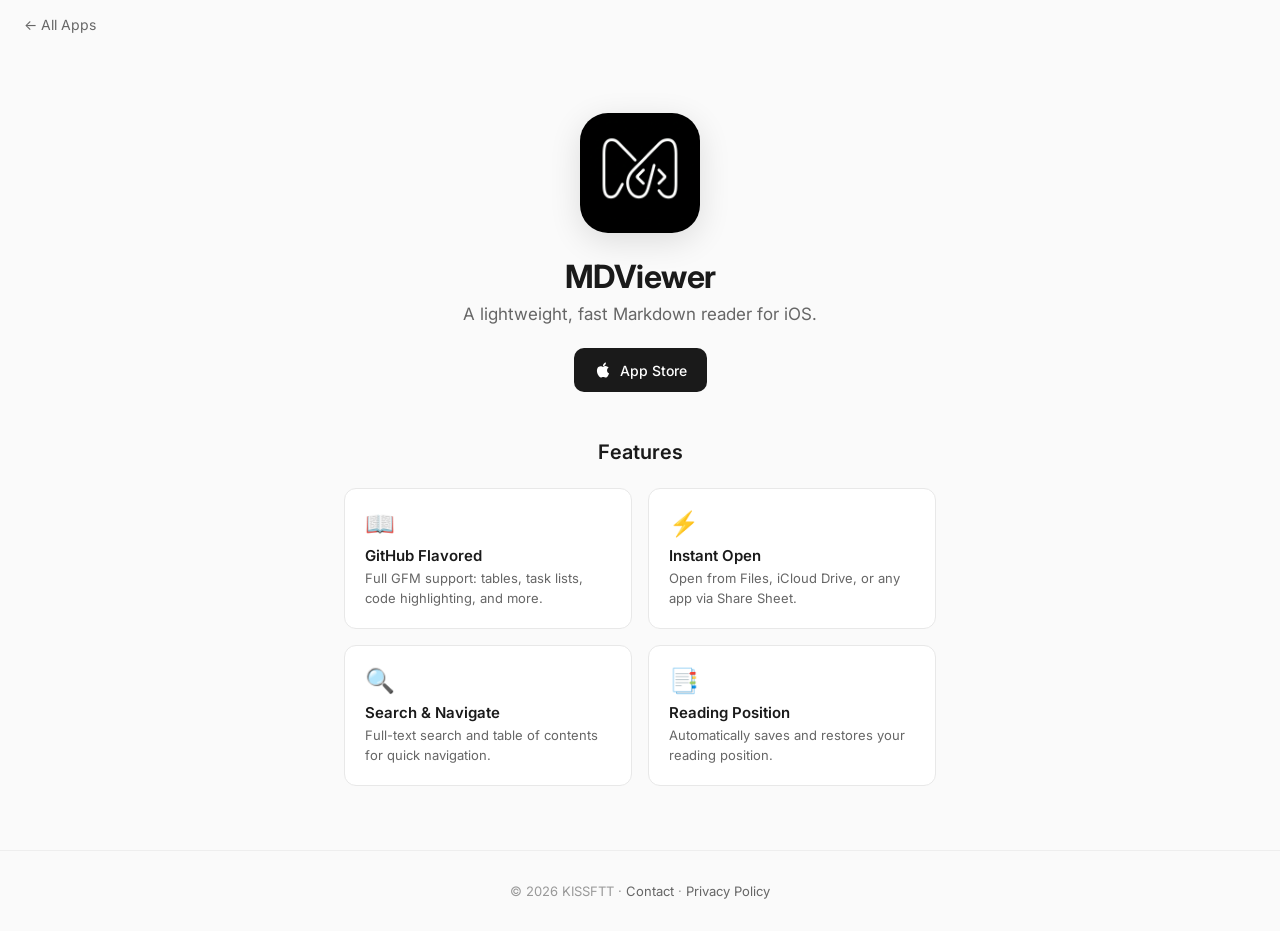
==== mdviewer/index.html @ a4b9b485 "Initial site: MDViewer landing page + privacy policy" ====
<!DOCTYPE html>
<html lang="en">
<head>
  <meta charset="UTF-8">
  <meta name="viewport" content="width=device-width, initial-scale=1.0">
  <title>MDViewer — Lightweight Markdown Reader</title>
  <meta name="description" content="MDViewer is a fast, clean Markdown reader for iOS. Open .md files from Files, iCloud, or any app.">
  <link href="https://fonts.googleapis.com/css2?family=Inter:wght@400;500;600;700&display=swap" rel="stylesheet">
  <style>
    *{margin:0;padding:0;box-sizing:border-box}
    body{font-family:'Inter',-apple-system,BlinkMacSystemFont,sans-serif;background:#fafafa;color:#1a1a1a;-webkit-font-smoothing:antialiased}
    .hero{padding:64px 24px 48px;text-align:center;max-width:640px;margin:0 auto}
    .hero-icon{width:120px;height:120px;border-radius:28px;margin:0 auto 24px;overflow:hidden;box-shadow:0 8px 32px rgba(0,0,0,.12)}
    .hero-icon img{width:100%;height:100%}
    .hero h1{font-size:32px;font-weight:700;letter-spacing:-0.5px}
    .hero .tagline{font-size:17px;color:#666;margin-top:8px}
    .badge-row{margin-top:24px;display:flex;justify-content:center;gap:12px;flex-wrap:wrap}
    .store-badge{height:44px;border-radius:10px;background:#1a1a1a;color:#fff;padding:0 20px;display:inline-flex;align-items:center;gap:8px;font-size:14px;font-weight:500;text-decoration:none;transition:background .2s}
    .store-badge:hover{background:#333}
    .features{max-width:640px;margin:0 auto;padding:0 24px 64px}
    .features h2{font-size:20px;font-weight:600;margin-bottom:24px;text-align:center}
    .feature-grid{display:grid;grid-template-columns:1fr 1fr;gap:16px}
    .feature{background:#fff;border:1px solid #e8e8e8;border-radius:12px;padding:20px}
    .feature .icon{font-size:24px;margin-bottom:8px}
    .feature h3{font-size:15px;font-weight:600;margin-bottom:4px}
    .feature p{font-size:13px;color:#666;line-height:1.5}
    footer{text-align:center;padding:32px 24px;font-size:13px;color:#999;border-top:1px solid #eee}
    footer a{color:#666;text-decoration:none}
    footer a:hover{text-decoration:underline}
    .back{display:inline-block;padding:16px 24px;font-size:14px;color:#666;text-decoration:none}
    .back:hover{color:#1a1a1a}
    @media(max-width:480px){.feature-grid{grid-template-columns:1fr}.hero h1{font-size:28px}}
  </style>
</head>
<body>
  <a class="back" href="/">&larr; All Apps</a>
  <div class="hero">
    <div class="hero-icon"><img src="/icons/mdviewer.png" alt="MDViewer"></div>
    <h1>MDViewer</h1>
    <p class="tagline">A lightweight, fast Markdown reader for iOS.</p>
    <div class="badge-row">
      <a class="store-badge" href="#">
        <svg width="18" height="18" viewBox="0 0 24 24" fill="currentColor"><path d="M18.71 19.5c-.83 1.24-1.71 2.45-3.05 2.47-1.34.03-1.77-.79-3.29-.79-1.53 0-2 .77-3.27.82-1.31.05-2.3-1.32-3.14-2.53C4.25 17 2.94 12.45 4.7 9.39c.87-1.52 2.43-2.48 4.12-2.51 1.28-.02 2.5.87 3.29.87.78 0 2.26-1.07 3.8-.91.65.03 2.47.26 3.64 1.98-.09.06-2.17 1.28-2.15 3.81.03 3.02 2.65 4.03 2.68 4.04-.03.07-.42 1.44-1.38 2.83M13 3.5c.73-.83 1.94-1.46 2.94-1.5.13 1.17-.34 2.35-1.04 3.19-.69.85-1.83 1.51-2.95 1.42-.15-1.15.41-2.35 1.05-3.11z"/></svg>
        App Store
      </a>
    </div>
  </div>
  <div class="features">
    <h2>Features</h2>
    <div class="feature-grid">
      <div class="feature">
        <div class="icon">📖</div>
        <h3>GitHub Flavored</h3>
        <p>Full GFM support: tables, task lists, code highlighting, and more.</p>
      </div>
      <div class="feature">
        <div class="icon">⚡</div>
        <h3>Instant Open</h3>
        <p>Open from Files, iCloud Drive, or any app via Share Sheet.</p>
      </div>
      <div class="feature">
        <div class="icon">🔍</div>
        <h3>Search & Navigate</h3>
        <p>Full-text search and table of contents for quick navigation.</p>
      </div>
      <div class="feature">
        <div class="icon">📑</div>
        <h3>Reading Position</h3>
        <p>Automatically saves and restores your reading position.</p>
      </div>
    </div>
  </div>
  <footer>
    <p>&copy; 2026 KISSFTT &middot; <a href="mailto:support@kissftt.com">Contact</a> &middot; <a href="/privacy">Privacy Policy</a></p>
  </footer>
</body>
</html>
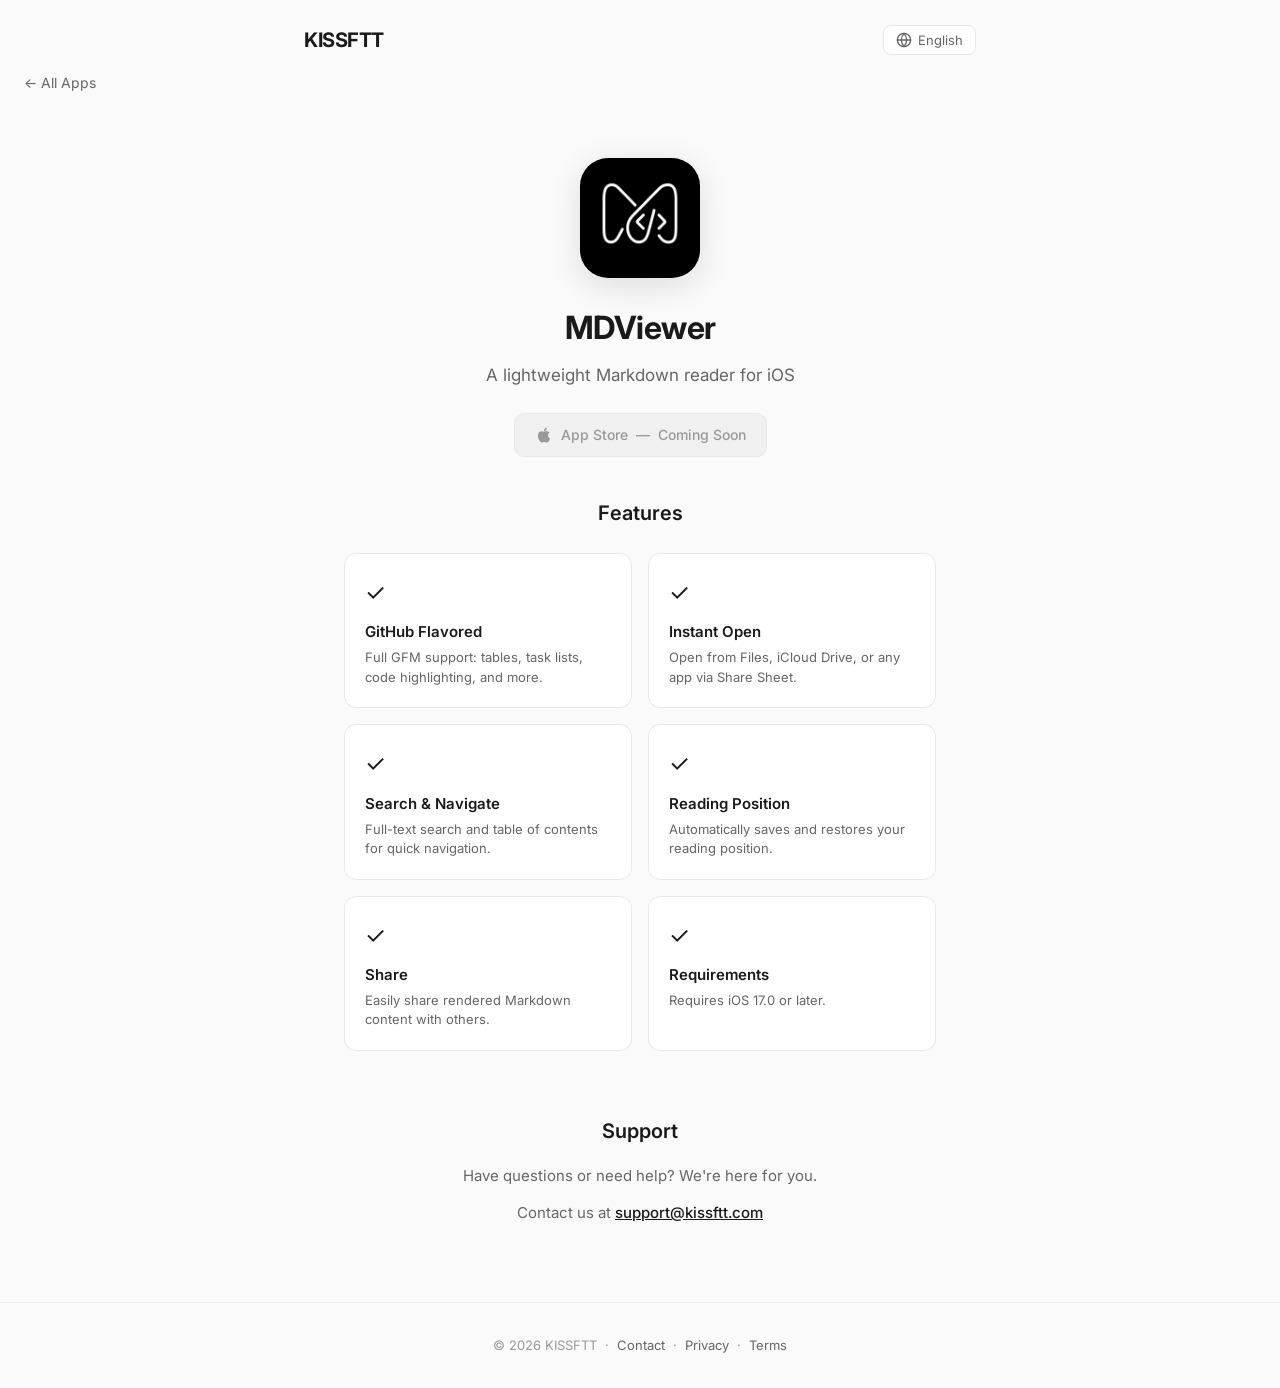
==== commit 150f9ce5: "Multi-language site with 15 languages, app detail pages, and terms - Add client-side i18n (i18n.js) " ====
--- a/mdviewer/index.html
+++ b/mdviewer/index.html
@@ -1,77 +1,95 @@
 <!DOCTYPE html>
-<html lang="en">
+<html lang="en" dir="ltr">
 <head>
   <meta charset="UTF-8">
   <meta name="viewport" content="width=device-width, initial-scale=1.0">
-  <title>MDViewer — Lightweight Markdown Reader</title>
+  <title>MDViewer — Lightweight Markdown Reader for iOS</title>
   <meta name="description" content="MDViewer is a fast, clean Markdown reader for iOS. Open .md files from Files, iCloud, or any app.">
+  <link rel="preconnect" href="https://fonts.googleapis.com">
+  <link rel="preconnect" href="https://fonts.gstatic.com" crossorigin>
   <link href="https://fonts.googleapis.com/css2?family=Inter:wght@400;500;600;700&display=swap" rel="stylesheet">
-  <style>
-    *{margin:0;padding:0;box-sizing:border-box}
-    body{font-family:'Inter',-apple-system,BlinkMacSystemFont,sans-serif;background:#fafafa;color:#1a1a1a;-webkit-font-smoothing:antialiased}
-    .hero{padding:64px 24px 48px;text-align:center;max-width:640px;margin:0 auto}
-    .hero-icon{width:120px;height:120px;border-radius:28px;margin:0 auto 24px;overflow:hidden;box-shadow:0 8px 32px rgba(0,0,0,.12)}
-    .hero-icon img{width:100%;height:100%}
-    .hero h1{font-size:32px;font-weight:700;letter-spacing:-0.5px}
-    .hero .tagline{font-size:17px;color:#666;margin-top:8px}
-    .badge-row{margin-top:24px;display:flex;justify-content:center;gap:12px;flex-wrap:wrap}
-    .store-badge{height:44px;border-radius:10px;background:#1a1a1a;color:#fff;padding:0 20px;display:inline-flex;align-items:center;gap:8px;font-size:14px;font-weight:500;text-decoration:none;transition:background .2s}
-    .store-badge:hover{background:#333}
-    .features{max-width:640px;margin:0 auto;padding:0 24px 64px}
-    .features h2{font-size:20px;font-weight:600;margin-bottom:24px;text-align:center}
-    .feature-grid{display:grid;grid-template-columns:1fr 1fr;gap:16px}
-    .feature{background:#fff;border:1px solid #e8e8e8;border-radius:12px;padding:20px}
-    .feature .icon{font-size:24px;margin-bottom:8px}
-    .feature h3{font-size:15px;font-weight:600;margin-bottom:4px}
-    .feature p{font-size:13px;color:#666;line-height:1.5}
-    footer{text-align:center;padding:32px 24px;font-size:13px;color:#999;border-top:1px solid #eee}
-    footer a{color:#666;text-decoration:none}
-    footer a:hover{text-decoration:underline}
-    .back{display:inline-block;padding:16px 24px;font-size:14px;color:#666;text-decoration:none}
-    .back:hover{color:#1a1a1a}
-    @media(max-width:480px){.feature-grid{grid-template-columns:1fr}.hero h1{font-size:28px}}
-  </style>
+  <link rel="stylesheet" href="/style.css">
 </head>
 <body>
-  <a class="back" href="/">&larr; All Apps</a>
-  <div class="hero">
-    <div class="hero-icon"><img src="/icons/mdviewer.png" alt="MDViewer"></div>
+  <header class="site-header">
+    <a class="site-logo" href="/">KISSFTT</a>
+    <div class="lang-selector">
+      <button class="lang-btn">
+        <svg viewBox="0 0 24 24" fill="none" stroke="currentColor" stroke-width="2" stroke-linecap="round" stroke-linejoin="round"><circle cx="12" cy="12" r="10"/><path d="M2 12h20"/><path d="M12 2a15.3 15.3 0 0 1 4 10 15.3 15.3 0 0 1-4 10 15.3 15.3 0 0 1-4-10 15.3 15.3 0 0 1 4-10z"/></svg>
+        <span class="lang-btn-text">English</span>
+      </button>
+      <div class="lang-dropdown"></div>
+    </div>
+  </header>
+
+  <a class="back-link" href="/">&larr; <span data-i18n="backToApps">All Apps</span></a>
+
+  <section class="app-hero">
+    <div class="app-icon-lg"><img src="/icons/mdviewer.png" alt="MDViewer" width="120" height="120"></div>
     <h1>MDViewer</h1>
-    <p class="tagline">A lightweight, fast Markdown reader for iOS.</p>
+    <p class="tagline" data-i18n="mdviewerTagline">A lightweight Markdown reader for iOS</p>
     <div class="badge-row">
-      <a class="store-badge" href="#">
+      <span class="store-badge">
         <svg width="18" height="18" viewBox="0 0 24 24" fill="currentColor"><path d="M18.71 19.5c-.83 1.24-1.71 2.45-3.05 2.47-1.34.03-1.77-.79-3.29-.79-1.53 0-2 .77-3.27.82-1.31.05-2.3-1.32-3.14-2.53C4.25 17 2.94 12.45 4.7 9.39c.87-1.52 2.43-2.48 4.12-2.51 1.28-.02 2.5.87 3.29.87.78 0 2.26-1.07 3.8-.91.65.03 2.47.26 3.64 1.98-.09.06-2.17 1.28-2.15 3.81.03 3.02 2.65 4.03 2.68 4.04-.03.07-.42 1.44-1.38 2.83M13 3.5c.73-.83 1.94-1.46 2.94-1.5.13 1.17-.34 2.35-1.04 3.19-.69.85-1.83 1.51-2.95 1.42-.15-1.15.41-2.35 1.05-3.11z"/></svg>
-        App Store
-      </a>
+        <span data-i18n="appStore">App Store</span> — <span data-i18n="comingSoon">Coming Soon</span>
+      </span>
     </div>
-  </div>
-  <div class="features">
-    <h2>Features</h2>
+  </section>
+
+  <section class="features">
+    <h2 data-i18n="features">Features</h2>
     <div class="feature-grid">
       <div class="feature">
-        <div class="icon">📖</div>
-        <h3>GitHub Flavored</h3>
-        <p>Full GFM support: tables, task lists, code highlighting, and more.</p>
+        <div class="icon">&#x2713;</div>
+        <h3 data-i18n="featureGfmTitle">GitHub Flavored</h3>
+        <p data-i18n="featureGfmDesc">Full GFM support: tables, task lists, code highlighting, and more.</p>
       </div>
       <div class="feature">
-        <div class="icon">⚡</div>
-        <h3>Instant Open</h3>
-        <p>Open from Files, iCloud Drive, or any app via Share Sheet.</p>
+        <div class="icon">&#x2713;</div>
+        <h3 data-i18n="featureOpenTitle">Instant Open</h3>
+        <p data-i18n="featureOpenDesc">Open from Files, iCloud Drive, or any app via Share Sheet.</p>
       </div>
       <div class="feature">
-        <div class="icon">🔍</div>
-        <h3>Search & Navigate</h3>
-        <p>Full-text search and table of contents for quick navigation.</p>
+        <div class="icon">&#x2713;</div>
+        <h3 data-i18n="featureSearchTitle">Search & Navigate</h3>
+        <p data-i18n="featureSearchDesc">Full-text search and table of contents for quick navigation.</p>
       </div>
       <div class="feature">
-        <div class="icon">📑</div>
-        <h3>Reading Position</h3>
-        <p>Automatically saves and restores your reading position.</p>
+        <div class="icon">&#x2713;</div>
+        <h3 data-i18n="featurePositionTitle">Reading Position</h3>
+        <p data-i18n="featurePositionDesc">Automatically saves and restores your reading position.</p>
+      </div>
+      <div class="feature">
+        <div class="icon">&#x2713;</div>
+        <h3 data-i18n="featureShareTitle">Share</h3>
+        <p data-i18n="featureShareDesc">Easily share rendered Markdown content with others.</p>
+      </div>
+      <div class="feature">
+        <div class="icon">&#x2713;</div>
+        <h3 data-i18n="featureRequirementTitle">Requirements</h3>
+        <p data-i18n="featureRequirementDesc">Requires iOS 17.0 or later.</p>
       </div>
     </div>
-  </div>
-  <footer>
-    <p>&copy; 2026 KISSFTT &middot; <a href="mailto:support@kissftt.com">Contact</a> &middot; <a href="/privacy">Privacy Policy</a></p>
+  </section>
+
+  <section class="support-section">
+    <h2 data-i18n="supportTitle">Support</h2>
+    <p data-i18n="supportDesc">Have questions or need help? We're here for you.</p>
+    <p><span data-i18n="supportContact">Contact us at</span> <a href="mailto:support@kissftt.com">support@kissftt.com</a></p>
+  </section>
+
+  <footer class="site-footer">
+    <p>
+      <span data-i18n="footerCopyright">&copy; 2026 KISSFTT</span>
+      &nbsp;&middot;&nbsp;
+      <a href="mailto:support@kissftt.com" data-i18n="footerContact">Contact</a>
+      &nbsp;&middot;&nbsp;
+      <a href="/privacy/" data-i18n="footerPrivacy">Privacy</a>
+      &nbsp;&middot;&nbsp;
+      <a href="/terms/" data-i18n="footerTerms">Terms</a>
+    </p>
   </footer>
+
+  <script src="/i18n.js"></script>
 </body>
 </html>
--- a/style.css
+++ b/style.css
@@ -0,0 +1,514 @@
+:root {
+  --bg: #fafafa;
+  --bg-card: #fff;
+  --text: #1a1a1a;
+  --text-secondary: #666;
+  --text-muted: #999;
+  --border: #e8e8e8;
+  --border-light: #eee;
+  --badge-bg: #f0f0f0;
+  --badge-text: #555;
+  --accent: #1a1a1a;
+  --radius-sm: 8px;
+  --radius-md: 12px;
+  --radius-lg: 16px;
+  --radius-xl: 28px;
+  --shadow-card: 0 4px 24px rgba(0,0,0,.06);
+  --shadow-icon: 0 8px 32px rgba(0,0,0,.12);
+  --max-width: 720px;
+  --max-width-narrow: 640px;
+}
+
+* { margin: 0; padding: 0; box-sizing: border-box; }
+
+body {
+  font-family: 'Inter', -apple-system, BlinkMacSystemFont, 'Segoe UI', sans-serif;
+  background: var(--bg);
+  color: var(--text);
+  -webkit-font-smoothing: antialiased;
+  -moz-osx-font-smoothing: grayscale;
+  line-height: 1.6;
+}
+
+/* Header */
+.site-header {
+  max-width: var(--max-width);
+  margin: 0 auto;
+  padding: 24px 24px 0;
+  display: flex;
+  justify-content: space-between;
+  align-items: center;
+}
+
+.site-logo {
+  font-size: 20px;
+  font-weight: 700;
+  letter-spacing: -0.5px;
+  color: var(--text);
+  text-decoration: none;
+}
+
+.lang-selector {
+  position: relative;
+}
+
+.lang-btn {
+  display: flex;
+  align-items: center;
+  gap: 6px;
+  padding: 6px 12px;
+  border: 1px solid var(--border);
+  border-radius: var(--radius-sm);
+  background: var(--bg-card);
+  color: var(--text-secondary);
+  font-family: inherit;
+  font-size: 13px;
+  cursor: pointer;
+  transition: border-color .2s;
+}
+
+.lang-btn:hover {
+  border-color: var(--text-muted);
+}
+
+.lang-btn svg {
+  width: 16px;
+  height: 16px;
+}
+
+.lang-dropdown {
+  display: none;
+  position: absolute;
+  top: calc(100% + 4px);
+  right: 0;
+  background: var(--bg-card);
+  border: 1px solid var(--border);
+  border-radius: var(--radius-md);
+  box-shadow: 0 8px 32px rgba(0,0,0,.1);
+  min-width: 160px;
+  max-height: 320px;
+  overflow-y: auto;
+  z-index: 100;
+  padding: 4px;
+}
+
+[dir="rtl"] .lang-dropdown {
+  right: auto;
+  left: 0;
+}
+
+.lang-dropdown.open {
+  display: block;
+}
+
+.lang-option {
+  display: block;
+  width: 100%;
+  padding: 8px 12px;
+  border: none;
+  background: none;
+  color: var(--text);
+  font-family: inherit;
+  font-size: 13px;
+  text-align: left;
+  cursor: pointer;
+  border-radius: 6px;
+  transition: background .15s;
+}
+
+[dir="rtl"] .lang-option {
+  text-align: right;
+}
+
+.lang-option:hover {
+  background: var(--badge-bg);
+}
+
+.lang-option.active {
+  font-weight: 600;
+  background: var(--badge-bg);
+}
+
+/* Hero / Brand section */
+.brand-hero {
+  text-align: center;
+  padding: 48px 24px 16px;
+  max-width: var(--max-width);
+  margin: 0 auto;
+}
+
+.brand-hero h1 {
+  font-size: 36px;
+  font-weight: 700;
+  letter-spacing: -0.5px;
+}
+
+.brand-hero .tagline {
+  margin-top: 8px;
+  font-size: 15px;
+  color: var(--text-secondary);
+  font-style: italic;
+}
+
+.brand-story {
+  max-width: var(--max-width-narrow);
+  margin: 0 auto;
+  padding: 24px 24px 40px;
+  text-align: center;
+}
+
+.brand-story p {
+  font-size: 15px;
+  color: var(--text-secondary);
+  line-height: 1.7;
+}
+
+/* Section titles */
+.section-title {
+  max-width: var(--max-width);
+  margin: 0 auto;
+  padding: 0 24px 16px;
+  font-size: 14px;
+  font-weight: 600;
+  text-transform: uppercase;
+  letter-spacing: 0.5px;
+  color: var(--text-muted);
+}
+
+/* App cards */
+.apps {
+  max-width: var(--max-width);
+  margin: 0 auto;
+  padding: 0 24px 80px;
+  display: grid;
+  grid-template-columns: 1fr;
+  gap: 16px;
+}
+
+.app-card {
+  background: var(--bg-card);
+  border: 1px solid var(--border);
+  border-radius: var(--radius-lg);
+  padding: 24px;
+  display: flex;
+  align-items: center;
+  gap: 20px;
+  transition: box-shadow .2s;
+  text-decoration: none;
+  color: inherit;
+}
+
+.app-card:hover {
+  box-shadow: var(--shadow-card);
+}
+
+.app-icon-sm {
+  width: 72px;
+  height: 72px;
+  border-radius: var(--radius-lg);
+  flex-shrink: 0;
+  overflow: hidden;
+}
+
+.app-icon-sm img {
+  width: 100%;
+  height: 100%;
+  object-fit: cover;
+}
+
+.app-info {
+  flex: 1;
+  min-width: 0;
+}
+
+.app-info h2 {
+  font-size: 18px;
+  font-weight: 600;
+}
+
+.app-info .card-tagline {
+  font-size: 14px;
+  color: var(--text-secondary);
+  margin-top: 4px;
+}
+
+.app-info .platforms {
+  margin-top: 8px;
+  display: flex;
+  gap: 6px;
+}
+
+.badge {
+  font-size: 11px;
+  font-weight: 500;
+  padding: 3px 8px;
+  border-radius: 6px;
+  background: var(--badge-bg);
+  color: var(--badge-text);
+}
+
+.app-arrow {
+  flex-shrink: 0;
+  color: #ccc;
+}
+
+.app-arrow svg {
+  width: 20px;
+  height: 20px;
+}
+
+/* App detail hero */
+.app-hero {
+  padding: 48px 24px 40px;
+  text-align: center;
+  max-width: var(--max-width-narrow);
+  margin: 0 auto;
+}
+
+.app-icon-lg {
+  width: 120px;
+  height: 120px;
+  border-radius: var(--radius-xl);
+  margin: 0 auto 24px;
+  overflow: hidden;
+  box-shadow: var(--shadow-icon);
+}
+
+.app-icon-lg img {
+  width: 100%;
+  height: 100%;
+}
+
+.app-hero h1 {
+  font-size: 32px;
+  font-weight: 700;
+  letter-spacing: -0.5px;
+}
+
+.app-hero .tagline {
+  font-size: 17px;
+  color: var(--text-secondary);
+  margin-top: 8px;
+}
+
+.badge-row {
+  margin-top: 24px;
+  display: flex;
+  justify-content: center;
+  gap: 12px;
+  flex-wrap: wrap;
+}
+
+.store-badge {
+  height: 44px;
+  border-radius: 10px;
+  background: var(--badge-bg);
+  color: var(--text-muted);
+  padding: 0 20px;
+  display: inline-flex;
+  align-items: center;
+  gap: 8px;
+  font-size: 14px;
+  font-weight: 500;
+  text-decoration: none;
+  cursor: default;
+  border: 1px solid var(--border);
+}
+
+/* Features */
+.features {
+  max-width: var(--max-width-narrow);
+  margin: 0 auto;
+  padding: 0 24px 64px;
+}
+
+.features h2 {
+  font-size: 20px;
+  font-weight: 600;
+  margin-bottom: 24px;
+  text-align: center;
+}
+
+.feature-grid {
+  display: grid;
+  grid-template-columns: 1fr 1fr;
+  gap: 16px;
+}
+
+.feature {
+  background: var(--bg-card);
+  border: 1px solid var(--border);
+  border-radius: var(--radius-md);
+  padding: 20px;
+}
+
+.feature .icon {
+  font-size: 24px;
+  margin-bottom: 8px;
+}
+
+.feature h3 {
+  font-size: 15px;
+  font-weight: 600;
+  margin-bottom: 4px;
+}
+
+.feature p {
+  font-size: 13px;
+  color: var(--text-secondary);
+  line-height: 1.5;
+}
+
+/* Support section */
+.support-section {
+  max-width: var(--max-width-narrow);
+  margin: 0 auto;
+  padding: 0 24px 64px;
+  text-align: center;
+}
+
+.support-section h2 {
+  font-size: 20px;
+  font-weight: 600;
+  margin-bottom: 16px;
+}
+
+.support-section p {
+  font-size: 15px;
+  color: var(--text-secondary);
+  line-height: 1.7;
+  margin-bottom: 12px;
+}
+
+.support-section a {
+  color: var(--text);
+  font-weight: 500;
+}
+
+/* Back link */
+.back-link {
+  display: inline-block;
+  padding: 16px 24px;
+  font-size: 14px;
+  color: var(--text-secondary);
+  text-decoration: none;
+}
+
+.back-link:hover {
+  color: var(--text);
+}
+
+/* Content pages (privacy, terms) */
+.content-page {
+  max-width: var(--max-width-narrow);
+  margin: 0 auto;
+  padding: 48px 24px 80px;
+}
+
+.content-page h1 {
+  font-size: 28px;
+  font-weight: 700;
+  margin-bottom: 8px;
+}
+
+.content-page .updated {
+  font-size: 13px;
+  color: var(--text-muted);
+  margin-bottom: 32px;
+}
+
+.content-page h2 {
+  font-size: 18px;
+  font-weight: 600;
+  margin: 28px 0 12px;
+}
+
+.content-page p,
+.content-page li {
+  font-size: 15px;
+  color: #444;
+  margin-bottom: 16px;
+  line-height: 1.7;
+}
+
+.content-page ul {
+  padding-left: 20px;
+}
+
+[dir="rtl"] .content-page ul {
+  padding-left: 0;
+  padding-right: 20px;
+}
+
+.content-page a {
+  color: var(--text-secondary);
+  text-decoration: none;
+}
+
+.content-page a:hover {
+  text-decoration: underline;
+}
+
+/* Footer */
+.site-footer {
+  text-align: center;
+  padding: 32px 24px;
+  font-size: 13px;
+  color: var(--text-muted);
+  border-top: 1px solid var(--border-light);
+}
+
+.site-footer a {
+  color: var(--text-secondary);
+  text-decoration: none;
+}
+
+.site-footer a:hover {
+  text-decoration: underline;
+}
+
+.footer-links {
+  display: flex;
+  justify-content: center;
+  gap: 8px;
+  flex-wrap: wrap;
+}
+
+.footer-sep {
+  color: var(--border);
+}
+
+/* Responsive */
+@media (min-width: 600px) {
+  .brand-hero {
+    padding-top: 56px;
+  }
+  .brand-hero h1 {
+    font-size: 42px;
+  }
+  .app-card {
+    padding: 28px;
+  }
+  .app-icon-sm {
+    width: 80px;
+    height: 80px;
+  }
+}
+
+@media (max-width: 480px) {
+  .feature-grid {
+    grid-template-columns: 1fr;
+  }
+  .app-hero h1 {
+    font-size: 28px;
+  }
+}
+
+/* RTL adjustments */
+[dir="rtl"] .app-arrow svg {
+  transform: scaleX(-1);
+}
+
+[dir="rtl"] .back-link {
+  direction: rtl;
+}
